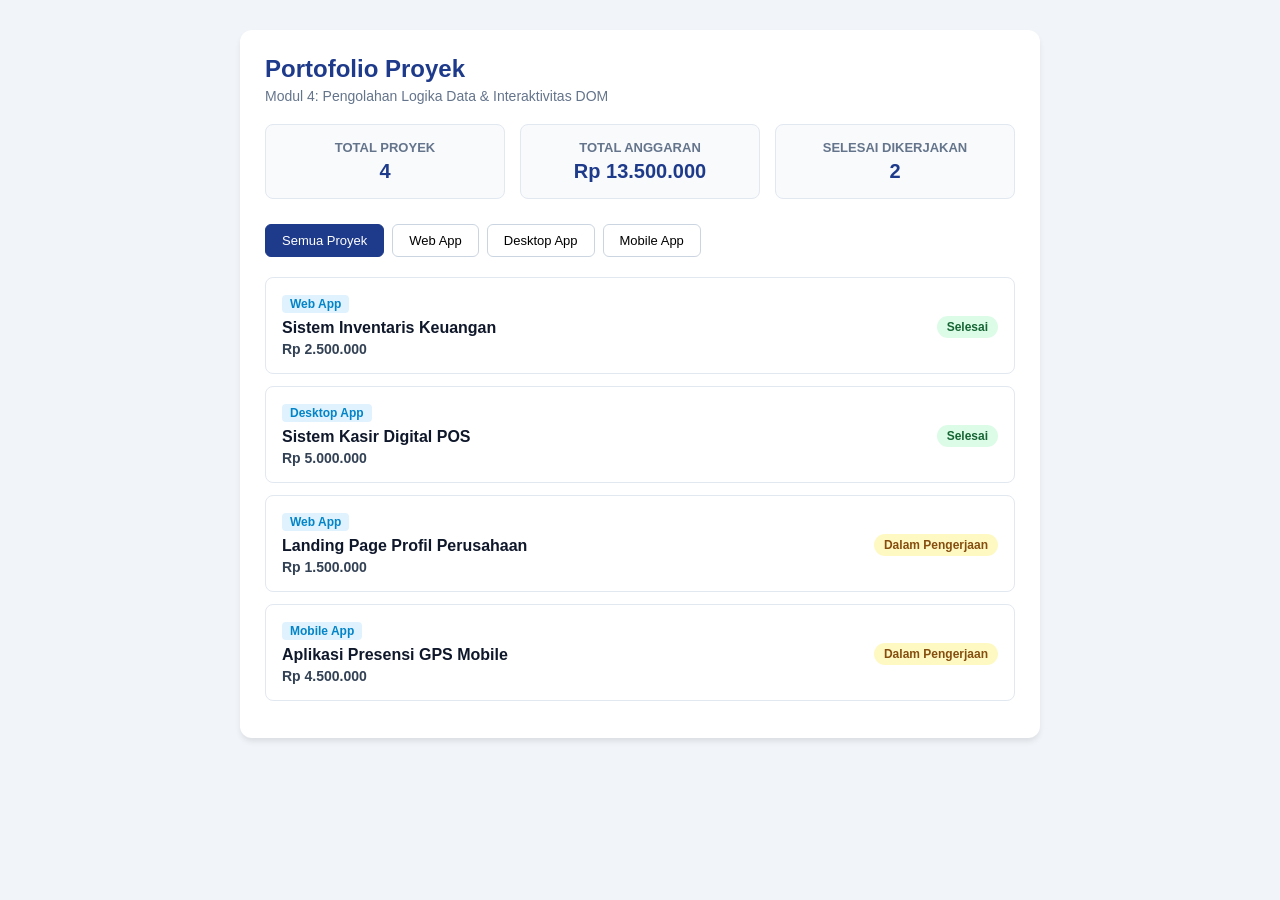
==== MODUL 4/index.html @ 20e6f196 "Menambahkan Modul 3" ====
<!DOCTYPE html>
<html lang="id">

<head>
    <meta charset="UTF-8">
    <meta name="viewport" content="width=device-width, initial-scale=1.0">
    <title>Dashboard Portofolio Proyek - Modul 4</title>
    <style>
        * {
            box-sizing: border-box;
            margin: 0;
            padding: 0;
            font-family: 'Segoe UI', Tahoma, Geneva, sans-serif;
        }

        body {
            background-color: #f1f5f9;
            color: #0f172a;
            padding: 30px 15px;
        }

        .container {
            max-width: 800px;
            margin: 0 auto;
            background: #ffffff;
            border-radius: 12px;
            padding: 25px;
            box-shadow: 0 4px 6px -1px rgba(0, 0, 0, 0.1);
        }

        h1 {
            color: #1e3a8a;
            font-size: 24px;
            margin-bottom: 5px;
        }

        p.subtitle {
            color: #64748b;
            margin-bottom: 20px;
            font-size: 14px;
        }

        .stats-grid {
            display: grid;
            grid-template-columns: repeat(auto-fit, minmax(200px, 1fr));
            gap: 15px;
            margin-bottom: 25px;
        }

        .stat-card {
            background: #f8fafc;
            border: 1px solid #e2e8f0;
            border-radius: 8px;
            padding: 15px;
            text-align: center;
        }

        .stat-card h3 {
            font-size: 13px;
            color: #64748b;
            text-transform: uppercase;
            margin-bottom: 5px;
        }

        .stat-card p {
            font-size: 20px;
            font-weight: bold;
            color: #1e3a8a;
        }

        .filter-group {
            display: flex;
            gap: 8px;
            margin-bottom: 20px;
            flex-wrap: wrap;
        }

        .btn-filter {
            padding: 8px 16px;
            border: 1px solid #cbd5e1;
            background: #ffffff;
            border-radius: 6px;
            cursor: pointer;
            font-size: 13px;
            font-weight: 500;
            transition: all 0.2s;
        }

        .btn-filter.active,
        .btn-filter:hover {
            background: #1e3a8a;
            color: #ffffff;
            border-color: #1e3a8a;
        }

        .project-card {
            border: 1px solid #e2e8f0;
            border-radius: 8px;
            padding: 16px;
            margin-bottom: 12px;
            display: flex;
            justify-content: space-between;
            align-items: center;
            background: #ffffff;
            transition: transform 0.15s ease;
        }

        .project-card:hover {
            transform: translateY(-2px);
            box-shadow: 0 4px 6px rgba(0, 0, 0, 0.05);
        }

        .project-info h4 {
            font-size: 16px;
            color: #0f172a;
            margin-bottom: 4px;
        }

        .project-category {
            display: inline-block;
            font-size: 12px;
            color: #0284c7;
            background: #e0f2fe;
            padding: 2px 8px;
            border-radius: 4px;
            margin-bottom: 6px;
            font-weight: 600;
        }

        .project-budget {
            font-size: 14px;
            color: #334155;
            font-weight: 600;
        }

        .badge {
            padding: 4px 10px;
            border-radius: 20px;
            font-size: 12px;
            font-weight: 600;
        }

        .badge-success {
            background: #dcfce7;
            color: #166534;
        }

        .badge-pending {
            background: #fef9c3;
            color: #854d0e;
        }
    </style>
</head>

<body>
    <div class="container">
        <h1>Portofolio Proyek</h1>
        <p class="subtitle">Modul 4: Pengolahan Logika Data & Interaktivitas DOM</p>

        <!-- Kartu Ringkasan Statistik -->
        <div class="stats-grid">
            <div class="stat-card">
                <h3>Total Proyek</h3>
                <p id="stat-total-projects">0</p>
            </div>
            <div class="stat-card">
                <h3>Total Anggaran</h3>
                <p id="stat-total-budget">Rp 0</p>
            </div>
            <div class="stat-card">
                <h3>Selesai Dikerjakan</h3>
                <p id="stat-completed-projects">0</p>
            </div>
        </div>

        <!-- Tombol Filter Kategori -->
        <div class="filter-group">
            <button class="btn-filter active" data-category="Semua">Semua Proyek</button>
            <button class="btn-filter" data-category="Web App">Web App</button>
            <button class="btn-filter" data-category="Desktop App">Desktop App</button>
            <button class="btn-filter" data-category="Mobile App">Mobile App</button>
        </div>

        <!-- Kontainer Daftar Proyek -->
        <div id="project-list"></div>
    </div>

    <script src="main.js"></script>
</body>

</html>
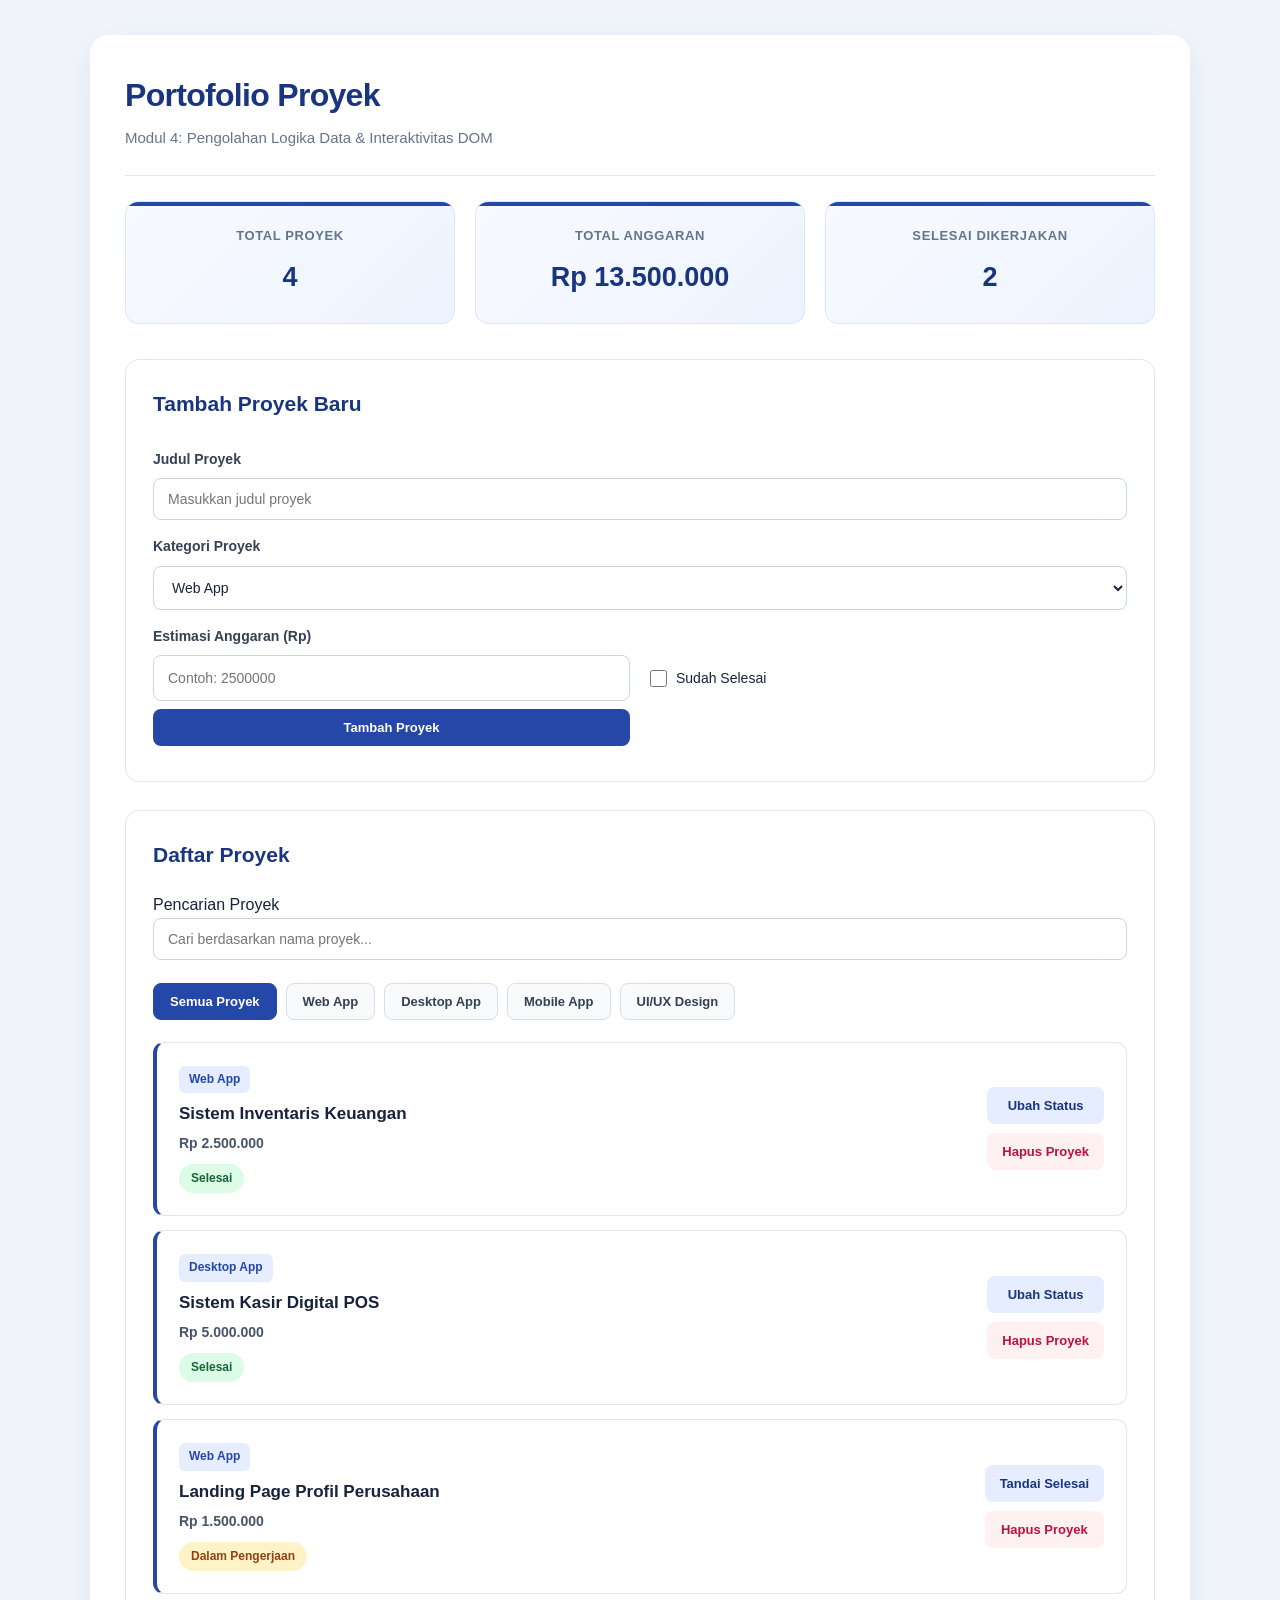
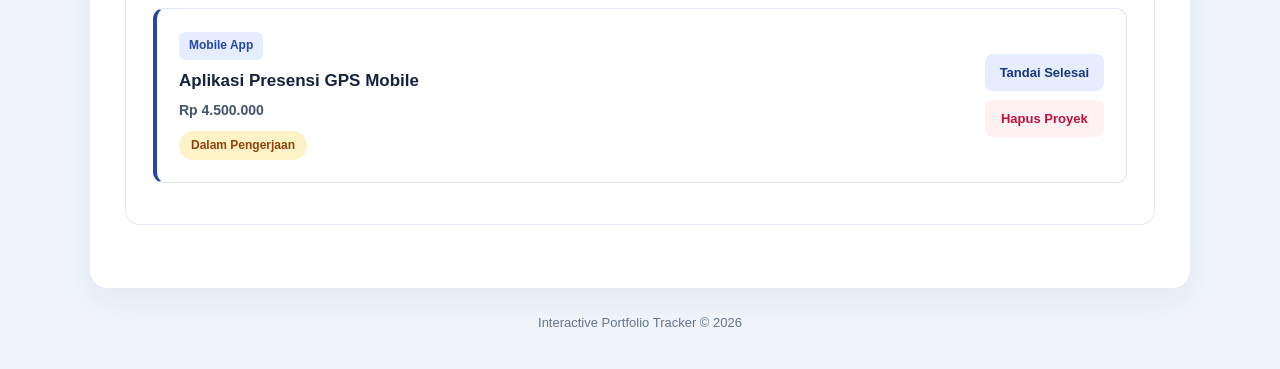
==== commit 917600f7: "Perbaikan fitur Modul 4 Portfolio Tracker" ====
--- a/MODUL 4/index.html
+++ b/MODUL 4/index.html
@@ -1,191 +1,116 @@
+
 <!DOCTYPE html>
 <html lang="id">
-
 <head>
     <meta charset="UTF-8">
     <meta name="viewport" content="width=device-width, initial-scale=1.0">
-    <title>Dashboard Portofolio Proyek - Modul 4</title>
-    <style>
-        * {
-            box-sizing: border-box;
-            margin: 0;
-            padding: 0;
-            font-family: 'Segoe UI', Tahoma, Geneva, sans-serif;
-        }
+    <title>Interactive Portfolio Tracker</title>
+    <link rel="stylesheet" href="style.css">
 
-        body {
-            background-color: #f1f5f9;
-            color: #0f172a;
-            padding: 30px 15px;
-        }
+    <script src="dasar_logika.js" defer></script>
+    <script src="olah_data.js" defer></script>
+    <script src="main.js" defer></script>
+</head>
+<body>
+    <main class="container">
+        <header class="page-header">
+            <h1>Portofolio Proyek</h1>
+            <p>Modul 4: Pengolahan Logika Data &amp; Interaktivitas DOM</p>
+        </header>
 
-        .container {
-            max-width: 800px;
-            margin: 0 auto;
-            background: #ffffff;
-            border-radius: 12px;
-            padding: 25px;
-            box-shadow: 0 4px 6px -1px rgba(0, 0, 0, 0.1);
-        }
-
-        h1 {
-            color: #1e3a8a;
-            font-size: 24px;
-            margin-bottom: 5px;
-        }
-
-        p.subtitle {
-            color: #64748b;
-            margin-bottom: 20px;
-            font-size: 14px;
-        }
-
-        .stats-grid {
-            display: grid;
-            grid-template-columns: repeat(auto-fit, minmax(200px, 1fr));
-            gap: 15px;
-            margin-bottom: 25px;
-        }
-
-        .stat-card {
-            background: #f8fafc;
-            border: 1px solid #e2e8f0;
-            border-radius: 8px;
-            padding: 15px;
-            text-align: center;
-        }
-
-        .stat-card h3 {
-            font-size: 13px;
-            color: #64748b;
-            text-transform: uppercase;
-            margin-bottom: 5px;
-        }
-
-        .stat-card p {
-            font-size: 20px;
-            font-weight: bold;
-            color: #1e3a8a;
-        }
-
-        .filter-group {
-            display: flex;
-            gap: 8px;
-            margin-bottom: 20px;
-            flex-wrap: wrap;
-        }
-
-        .btn-filter {
-            padding: 8px 16px;
-            border: 1px solid #cbd5e1;
-            background: #ffffff;
-            border-radius: 6px;
-            cursor: pointer;
-            font-size: 13px;
-            font-weight: 500;
-            transition: all 0.2s;
-        }
-
-        .btn-filter.active,
-        .btn-filter:hover {
-            background: #1e3a8a;
-            color: #ffffff;
-            border-color: #1e3a8a;
-        }
-
-        .project-card {
-            border: 1px solid #e2e8f0;
-            border-radius: 8px;
-            padding: 16px;
-            margin-bottom: 12px;
-            display: flex;
-            justify-content: space-between;
-            align-items: center;
-            background: #ffffff;
-            transition: transform 0.15s ease;
-        }
-
-        .project-card:hover {
-            transform: translateY(-2px);
-            box-shadow: 0 4px 6px rgba(0, 0, 0, 0.05);
-        }
-
-        .project-info h4 {
-            font-size: 16px;
-            color: #0f172a;
-            margin-bottom: 4px;
-        }
-
-        .project-category {
-            display: inline-block;
-            font-size: 12px;
-            color: #0284c7;
-            background: #e0f2fe;
-            padding: 2px 8px;
-            border-radius: 4px;
-            margin-bottom: 6px;
-            font-weight: 600;
-        }
-
-        .project-budget {
-            font-size: 14px;
-            color: #334155;
-            font-weight: 600;
-        }
-
-        .badge {
-            padding: 4px 10px;
-            border-radius: 20px;
-            font-size: 12px;
-            font-weight: 600;
-        }
-
-        .badge-success {
-            background: #dcfce7;
-            color: #166534;
-        }
-
-        .badge-pending {
-            background: #fef9c3;
-            color: #854d0e;
-        }
-    </style>
-</head>
-
-<body>
-    <div class="container">
-        <h1>Portofolio Proyek</h1>
-        <p class="subtitle">Modul 4: Pengolahan Logika Data & Interaktivitas DOM</p>
-
-        <!-- Kartu Ringkasan Statistik -->
-        <div class="stats-grid">
+        <section class="stats-grid">
             <div class="stat-card">
                 <h3>Total Proyek</h3>
                 <p id="stat-total-projects">0</p>
             </div>
+
             <div class="stat-card">
                 <h3>Total Anggaran</h3>
-                <p id="stat-total-budget">Rp 0</p>
+                <p id="stat-total-budget">Rp0</p>
             </div>
+
             <div class="stat-card">
                 <h3>Selesai Dikerjakan</h3>
                 <p id="stat-completed-projects">0</p>
             </div>
-        </div>
+        </section>
 
-        <!-- Tombol Filter Kategori -->
-        <div class="filter-group">
-            <button class="btn-filter active" data-category="Semua">Semua Proyek</button>
-            <button class="btn-filter" data-category="Web App">Web App</button>
-            <button class="btn-filter" data-category="Desktop App">Desktop App</button>
-            <button class="btn-filter" data-category="Mobile App">Mobile App</button>
-        </div>
+        <section class="panel">
+            <h2>Tambah Proyek Baru</h2>
 
-        <!-- Kontainer Daftar Proyek -->
-        <div id="project-list"></div>
-    </div>
+            <form id="project-form">
+                <label for="project-title">Judul Proyek</label>
+                <input
+                    type="text"
+                    id="project-title"
+                    placeholder="Masukkan judul proyek"
+                    required
+                >
 
-    <script src="main.js"></script>
+                <label for="project-category">Kategori Proyek</label>
+                <select id="project-category" required>
+                    <option value="Web App">Web App</option>
+                    <option value="Mobile App">Mobile App</option>
+                    <option value="Desktop App">Desktop App</option>
+                    <option value="UI/UX Design">UI/UX Design</option>
+                </select>
+
+                <label for="project-budget">Estimasi Anggaran (Rp)</label>
+                <input
+                    type="number"
+                    id="project-budget"
+                    placeholder="Contoh: 2500000"
+                    min="1"
+                    step="1"
+                    required
+                >
+
+                <label class="checkbox-label" for="project-completed">
+                    <input type="checkbox" id="project-completed">
+                    Sudah Selesai
+                </label>
+
+                <button type="submit" class="btn btn-primary">
+                    Tambah Proyek
+                </button>
+
+                <p id="form-message" aria-live="polite"></p>
+            </form>
+        </section>
+
+        <section class="panel">
+            <h2>Daftar Proyek</h2>
+
+            <label for="search-project">Pencarian Proyek</label>
+            <input
+                type="text"
+                id="search-project"
+                placeholder="Cari berdasarkan nama proyek..."
+            >
+
+            <div class="filter-group">
+                <button type="button" class="btn-filter active"
+                    data-category="Semua">Semua Proyek</button>
+
+                <button type="button" class="btn-filter"
+                    data-category="Web App">Web App</button>
+
+                <button type="button" class="btn-filter"
+                    data-category="Desktop App">Desktop App</button>
+
+                <button type="button" class="btn-filter"
+                    data-category="Mobile App">Mobile App</button>
+
+                <button type="button" class="btn-filter"
+                    data-category="UI/UX Design">UI/UX Design</button>
+            </div>
+
+            <div id="project-list"></div>
+        </section>
+    </main>
+
+    <footer>
+        Interactive Portfolio Tracker &copy; 2026
+    </footer>
 </body>
-
-</html>+</html>
--- a/MODUL 4/style.css
+++ b/MODUL 4/style.css
@@ -0,0 +1,439 @@
+
+/* ==============================
+   1. PENGATURAN DASAR
+================================ */
+* {
+    box-sizing: border-box;
+    margin: 0;
+    padding: 0;
+}
+
+:root {
+    --primary: #2447a8;
+    --primary-dark: #19357f;
+    --background: #f1f5fb;
+    --text: #17233c;
+    --muted: #64748b;
+    --border: #e0e7f2;
+    --white: #ffffff;
+}
+
+body {
+    font-family: "Segoe UI", Arial, sans-serif;
+    background: var(--background);
+    color: var(--text);
+    line-height: 1.6;
+    padding: 35px 18px;
+}
+
+/* ==============================
+   2. CONTAINER DAN HEADER
+================================ */
+.container {
+    width: 100%;
+    max-width: 1100px;
+    margin: 0 auto;
+    padding: 35px;
+    background: var(--white);
+    border-radius: 18px;
+    box-shadow: 0 10px 35px rgba(30, 58, 138, 0.08);
+}
+
+.page-header {
+    padding-bottom: 25px;
+    margin-bottom: 25px;
+    border-bottom: 1px solid var(--border);
+}
+
+.page-header h1 {
+    color: var(--primary-dark);
+    font-size: 32px;
+    font-weight: 750;
+    letter-spacing: -0.7px;
+    margin-bottom: 5px;
+}
+
+.page-header p {
+    color: var(--muted);
+    font-size: 15px;
+}
+
+/* ==============================
+   3. KARTU STATISTIK
+================================ */
+.stats-grid {
+    display: grid;
+    grid-template-columns: repeat(3, minmax(0, 1fr));
+    gap: 20px;
+    margin-bottom: 35px;
+}
+
+.stat-card {
+    position: relative;
+    overflow: hidden;
+    padding: 24px 20px;
+    background: linear-gradient(135deg, #f8faff, #edf3ff);
+    border: 1px solid #dce6fa;
+    border-radius: 13px;
+    text-align: center;
+    transition: transform 0.2s, box-shadow 0.2s;
+}
+
+.stat-card::before {
+    content: "";
+    position: absolute;
+    top: 0;
+    left: 0;
+    width: 100%;
+    height: 4px;
+    background: var(--primary);
+}
+
+.stat-card:hover {
+    transform: translateY(-4px);
+    box-shadow: 0 8px 20px rgba(36, 71, 168, 0.10);
+}
+
+.stat-card h3 {
+    color: var(--muted);
+    font-size: 13px;
+    text-transform: uppercase;
+    letter-spacing: 0.6px;
+    margin-bottom: 9px;
+}
+
+.stat-card p {
+    color: var(--primary-dark);
+    font-size: 27px;
+    font-weight: 750;
+    overflow-wrap: anywhere;
+}
+
+/* ==============================
+   4. PANEL FORM DAN DAFTAR
+================================ */
+.panel {
+    padding: 27px;
+    margin-bottom: 28px;
+    border: 1px solid var(--border);
+    border-radius: 14px;
+    background: var(--white);
+}
+
+.panel h2 {
+    color: var(--primary-dark);
+    font-size: 21px;
+    margin-bottom: 20px;
+}
+
+/* ==============================
+   5. FORMULIR INPUT
+================================ */
+#project-form {
+    display: grid;
+    grid-template-columns: 1fr 1fr;
+    gap: 8px 20px;
+}
+
+#project-form label:not(.checkbox-label) {
+    grid-column: span 2;
+    display: block;
+    margin-top: 7px;
+    color: #334155;
+    font-size: 14px;
+    font-weight: 600;
+}
+
+input[type="text"],
+input[type="number"],
+select {
+    width: 100%;
+    min-width: 0;
+    padding: 12px 14px;
+    border: 1px solid #cbd5e1;
+    border-radius: 8px;
+    background: #ffffff;
+    color: var(--text);
+    font-family: inherit;
+    font-size: 14px;
+    transition: border-color 0.2s, box-shadow 0.2s;
+}
+
+#project-title,
+#project-category {
+    grid-column: span 2;
+}
+
+input:focus,
+select:focus {
+    outline: none;
+    border-color: var(--primary);
+    box-shadow: 0 0 0 3px rgba(36, 71, 168, 0.12);
+}
+
+.checkbox-label {
+    display: flex;
+    align-items: center;
+    gap: 9px;
+    margin: 12px 0;
+    font-size: 14px;
+    cursor: pointer;
+}
+
+.checkbox-label input {
+    width: 17px;
+    height: 17px;
+    accent-color: var(--primary);
+}
+
+.btn {
+    padding: 11px 15px;
+    border: none;
+    border-radius: 8px;
+    font-family: inherit;
+    font-size: 13px;
+    font-weight: 650;
+    cursor: pointer;
+    transition: background 0.2s, transform 0.2s;
+}
+
+.btn:hover {
+    transform: translateY(-1px);
+}
+
+.btn-primary {
+    align-self: center;
+    background: var(--primary);
+    color: white;
+}
+
+.btn-primary:hover {
+    background: var(--primary-dark);
+}
+
+#form-message {
+    grid-column: span 2;
+    font-size: 14px;
+}
+
+.error-message {
+    color: #b91c1c;
+}
+
+.success-message {
+    color: #15803d;
+}
+
+/* ==============================
+   6. PENCARIAN DAN FILTER
+================================ */
+#search-project {
+    margin-bottom: 18px;
+}
+
+.filter-group {
+    display: flex;
+    flex-wrap: wrap;
+    gap: 9px;
+    margin: 5px 0 22px;
+}
+
+.btn-filter {
+    padding: 10px 16px;
+    border: 1px solid #d5deed;
+    border-radius: 8px;
+    background: #f8fafc;
+    color: #334155;
+    font-family: inherit;
+    font-size: 13px;
+    font-weight: 600;
+    cursor: pointer;
+    transition: 0.2s;
+}
+
+.btn-filter:hover,
+.btn-filter.active {
+    background: var(--primary);
+    color: white;
+    border-color: var(--primary);
+}
+
+/* ==============================
+   7. KARTU PROYEK
+================================ */
+.project-card {
+    display: flex;
+    align-items: center;
+    justify-content: space-between;
+    gap: 20px;
+    padding: 22px;
+    margin-bottom: 14px;
+    border: 1px solid var(--border);
+    border-left: 4px solid var(--primary);
+    border-radius: 11px;
+    background: #ffffff;
+    transition: box-shadow 0.2s, transform 0.2s;
+}
+
+.project-card:hover {
+    transform: translateY(-2px);
+    box-shadow: 0 7px 20px rgba(15, 23, 42, 0.07);
+}
+
+.project-info {
+    min-width: 0;
+}
+
+.project-category {
+    display: inline-block;
+    padding: 4px 10px;
+    margin-bottom: 7px;
+    border-radius: 6px;
+    background: #e5edff;
+    color: var(--primary);
+    font-size: 12px;
+    font-weight: 700;
+}
+
+.project-info h3 {
+    margin-bottom: 5px;
+    color: #17233c;
+    font-size: 17px;
+    overflow-wrap: anywhere;
+}
+
+.project-budget {
+    margin-bottom: 10px;
+    color: #475569;
+    font-size: 14px;
+    font-weight: 650;
+}
+
+.badge {
+    display: inline-block;
+    padding: 5px 12px;
+    border-radius: 20px;
+    font-size: 12px;
+    font-weight: 650;
+}
+
+.badge-success {
+    background: #dcfce7;
+    color: #166534;
+}
+
+.badge-pending {
+    background: #fef3c7;
+    color: #92400e;
+}
+
+/* ==============================
+   8. TOMBOL AKSI PROYEK
+================================ */
+.project-actions {
+    display: flex;
+    flex-direction: column;
+    gap: 9px;
+    flex-shrink: 0;
+}
+
+.btn-toggle {
+    background: #e5edff;
+    color: var(--primary-dark);
+}
+
+.btn-toggle:hover {
+    background: #cddcff;
+}
+
+.btn-delete {
+    background: #fff1f2;
+    color: #be123c;
+}
+
+.btn-delete:hover {
+    background: #ffe0e4;
+}
+
+.empty-message {
+    padding: 30px 15px;
+    border: 1px dashed #cbd5e1;
+    border-radius: 10px;
+    color: var(--muted);
+    text-align: center;
+}
+
+/* ==============================
+   9. FOOTER
+================================ */
+footer {
+    margin-top: 25px;
+    color: var(--muted);
+    font-size: 13px;
+    text-align: center;
+}
+
+/* ==============================
+   10. TAMPILAN TABLET DAN HP
+================================ */
+@media (max-width: 700px) {
+    body {
+        padding: 12px;
+    }
+
+    .container {
+        padding: 20px 15px;
+        border-radius: 12px;
+    }
+
+    .page-header h1 {
+        font-size: 26px;
+    }
+
+    .stats-grid {
+        grid-template-columns: 1fr;
+        gap: 12px;
+    }
+
+    .stat-card {
+        padding: 18px;
+    }
+
+    .stat-card p {
+        font-size: 24px;
+    }
+
+    .panel {
+        padding: 18px 14px;
+    }
+
+    #project-form {
+        grid-template-columns: 1fr;
+    }
+
+    #project-form label:not(.checkbox-label),
+    #project-title,
+    #project-category,
+    #form-message {
+        grid-column: span 1;
+    }
+
+    .filter-group {
+        gap: 7px;
+    }
+
+    .btn-filter {
+        padding: 9px 11px;
+    }
+
+    .project-card {
+        align-items: stretch;
+        flex-direction: column;
+        padding: 17px;
+    }
+
+    .project-actions {
+        flex-direction: row;
+        flex-wrap: wrap;
+    }
+}
